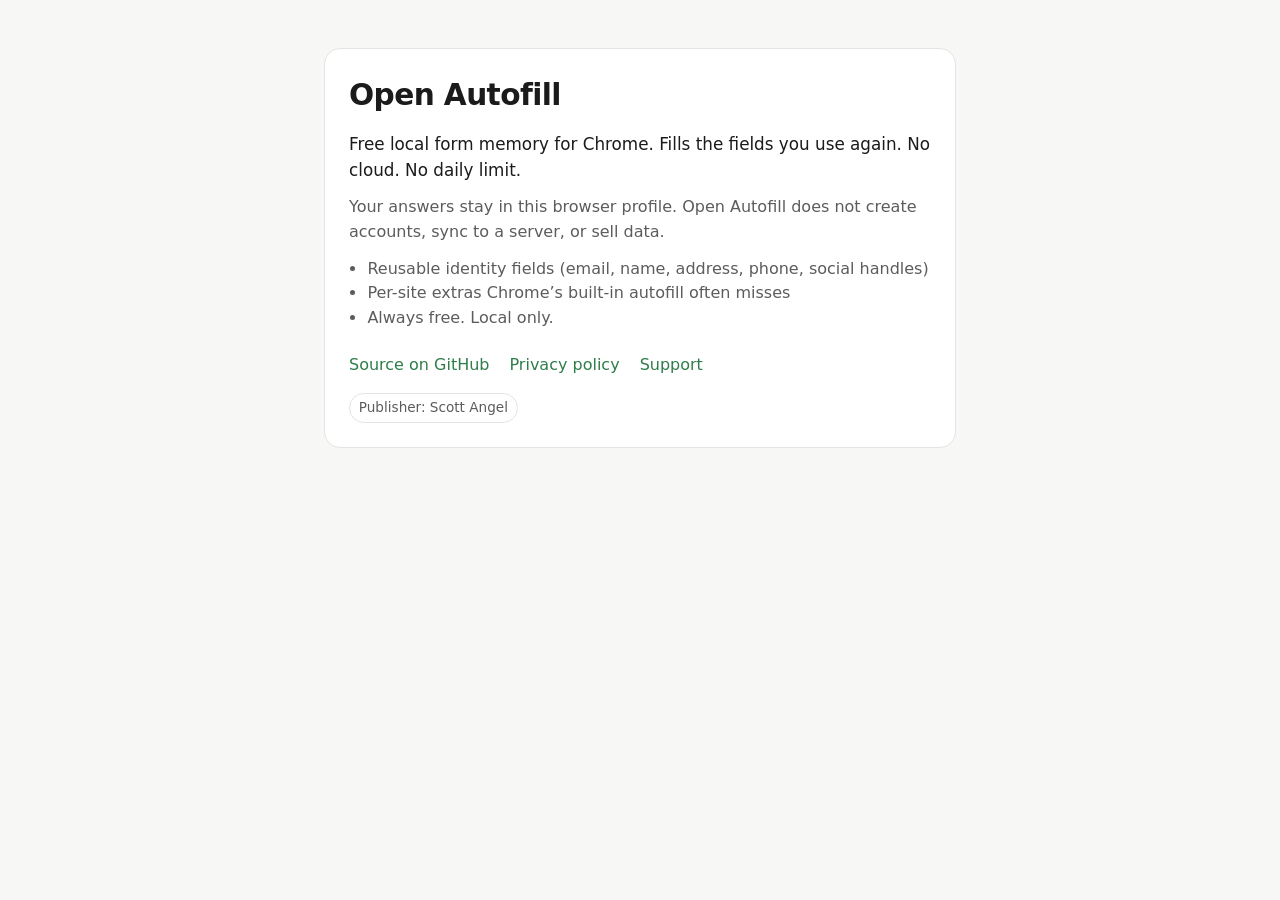
==== docs/index.html @ 30f7626a "docs: publish GitHub Pages site for CWS Enable a /docs site with homepage, privacy policy, and Googl" ====
<!DOCTYPE html>
<html lang="en">
  <head>
    <meta charset="utf-8" />
    <meta name="viewport" content="width=device-width, initial-scale=1" />
    <title>Open Autofill</title>
    <meta
      name="description"
      content="Free local form memory for Chrome. Fills the fields you use again. No cloud. No daily limit."
    />
    <style>
      :root {
        color-scheme: light dark;
        --fg: #1b1b1b;
        --muted: #5c5c5c;
        --bg: #f7f7f5;
        --card: #ffffff;
        --accent: #2f7d4a;
        --border: #e4e4e0;
      }
      @media (prefers-color-scheme: dark) {
        :root {
          --fg: #f3f3f0;
          --muted: #b0b0a8;
          --bg: #121412;
          --card: #1a1d1a;
          --accent: #6dce8a;
          --border: #2a2e2a;
        }
      }
      * { box-sizing: border-box; }
      body {
        margin: 0;
        font: 16px/1.55 system-ui, -apple-system, Segoe UI, sans-serif;
        color: var(--fg);
        background: var(--bg);
      }
      main {
        max-width: 42rem;
        margin: 0 auto;
        padding: 3rem 1.25rem 4rem;
      }
      .card {
        background: var(--card);
        border: 1px solid var(--border);
        border-radius: 16px;
        padding: 1.5rem;
      }
      h1 {
        margin: 0 0 0.4rem;
        font-size: 1.85rem;
        letter-spacing: -0.02em;
      }
      p { margin: 0.75rem 0; color: var(--muted); }
      .lead { color: var(--fg); font-size: 1.05rem; }
      ul {
        margin: 0.75rem 0 0;
        padding-left: 1.15rem;
        color: var(--muted);
      }
      a {
        color: var(--accent);
        text-decoration: none;
      }
      a:hover { text-decoration: underline; }
      .links {
        display: flex;
        flex-wrap: wrap;
        gap: 0.85rem 1.25rem;
        margin-top: 1.35rem;
      }
      .pill {
        display: inline-block;
        margin-top: 1rem;
        padding: 0.2rem 0.55rem;
        border-radius: 999px;
        border: 1px solid var(--border);
        color: var(--muted);
        font-size: 0.85rem;
      }
    </style>
  </head>
  <body>
    <main>
      <div class="card">
        <h1>Open Autofill</h1>
        <p class="lead">
          Free local form memory for Chrome. Fills the fields you use again. No cloud. No daily limit.
        </p>
        <p>
          Your answers stay in this browser profile. Open Autofill does not create accounts, sync to a server,
          or sell data.
        </p>
        <ul>
          <li>Reusable identity fields (email, name, address, phone, social handles)</li>
          <li>Per-site extras Chrome’s built-in autofill often misses</li>
          <li>Always free. Local only.</li>
        </ul>
        <div class="links">
          <a href="https://github.com/jcarcinogen/Open-Autofill">Source on GitHub</a>
          <a href="privacy.html">Privacy policy</a>
          <a href="mailto:scottdangel+openautofill@gmail.com">Support</a>
        </div>
        <div class="pill">Publisher: Scott Angel</div>
      </div>
    </main>
  </body>
</html>
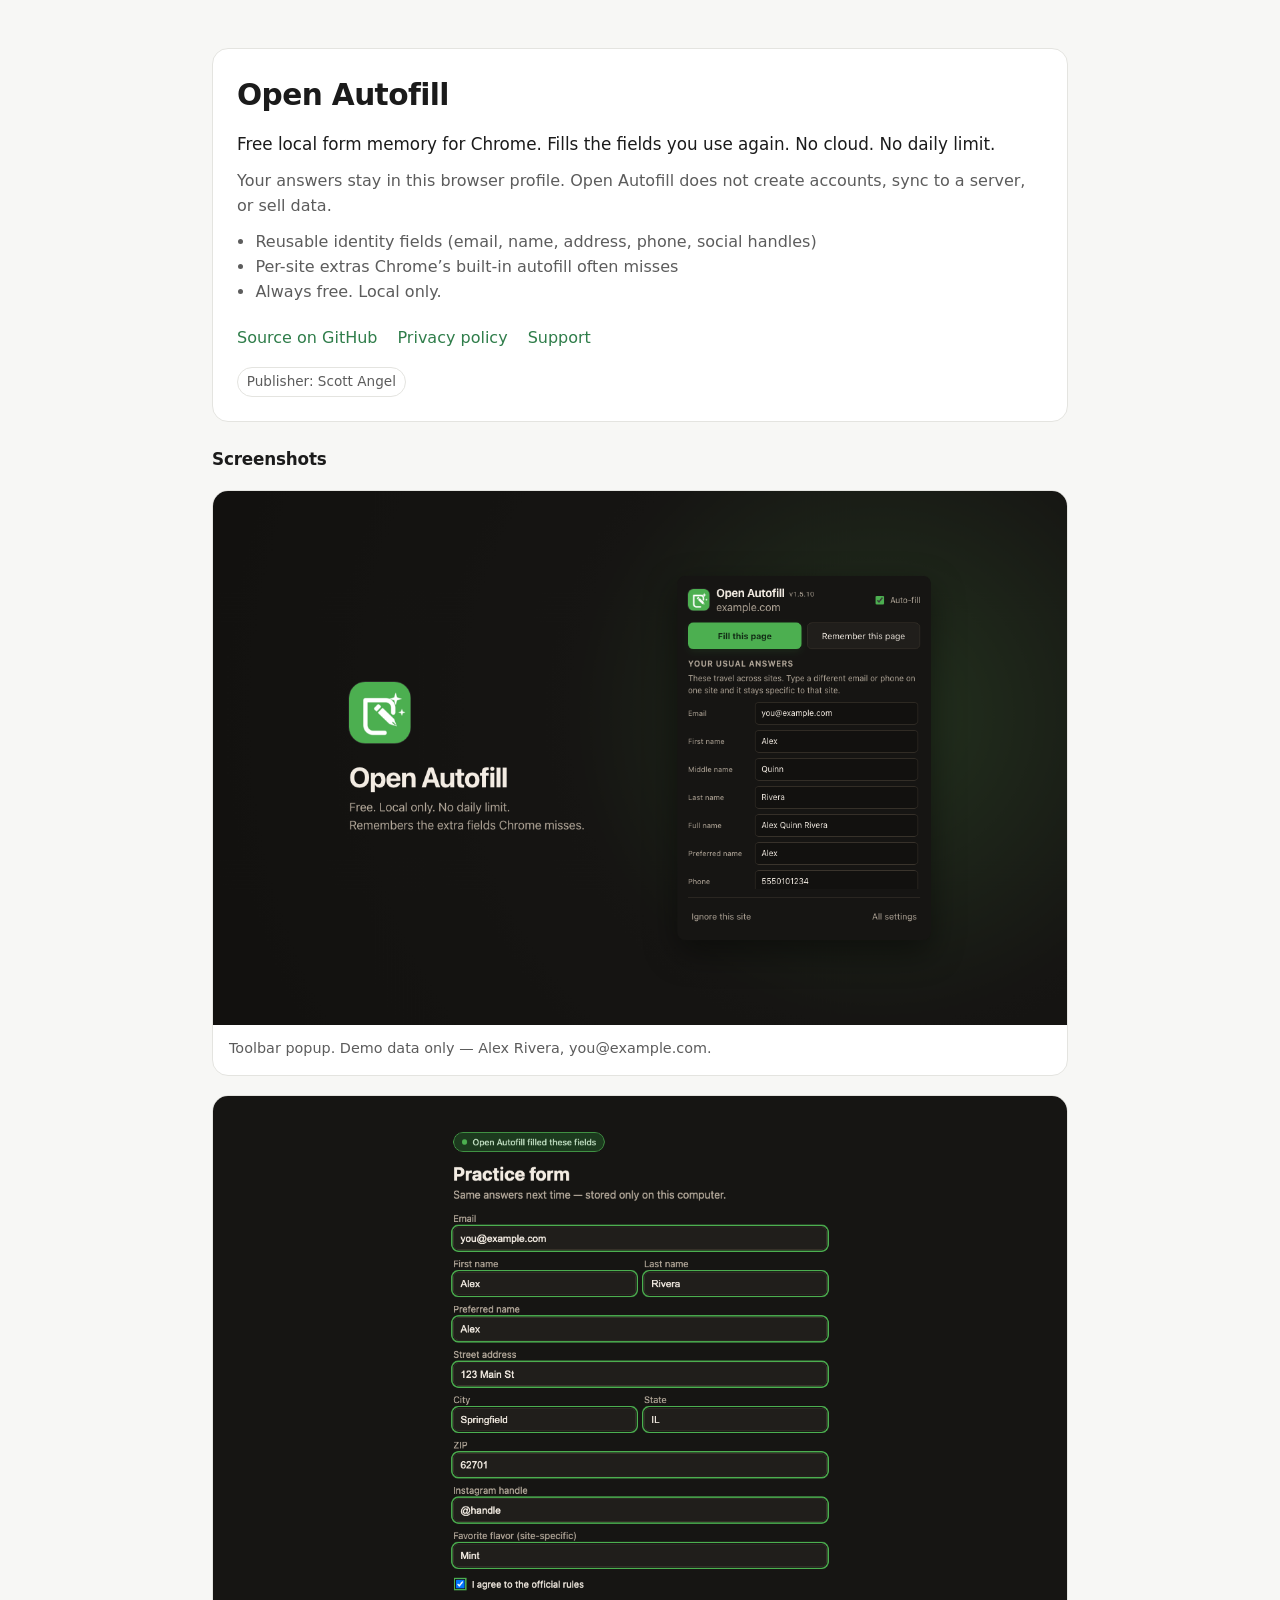
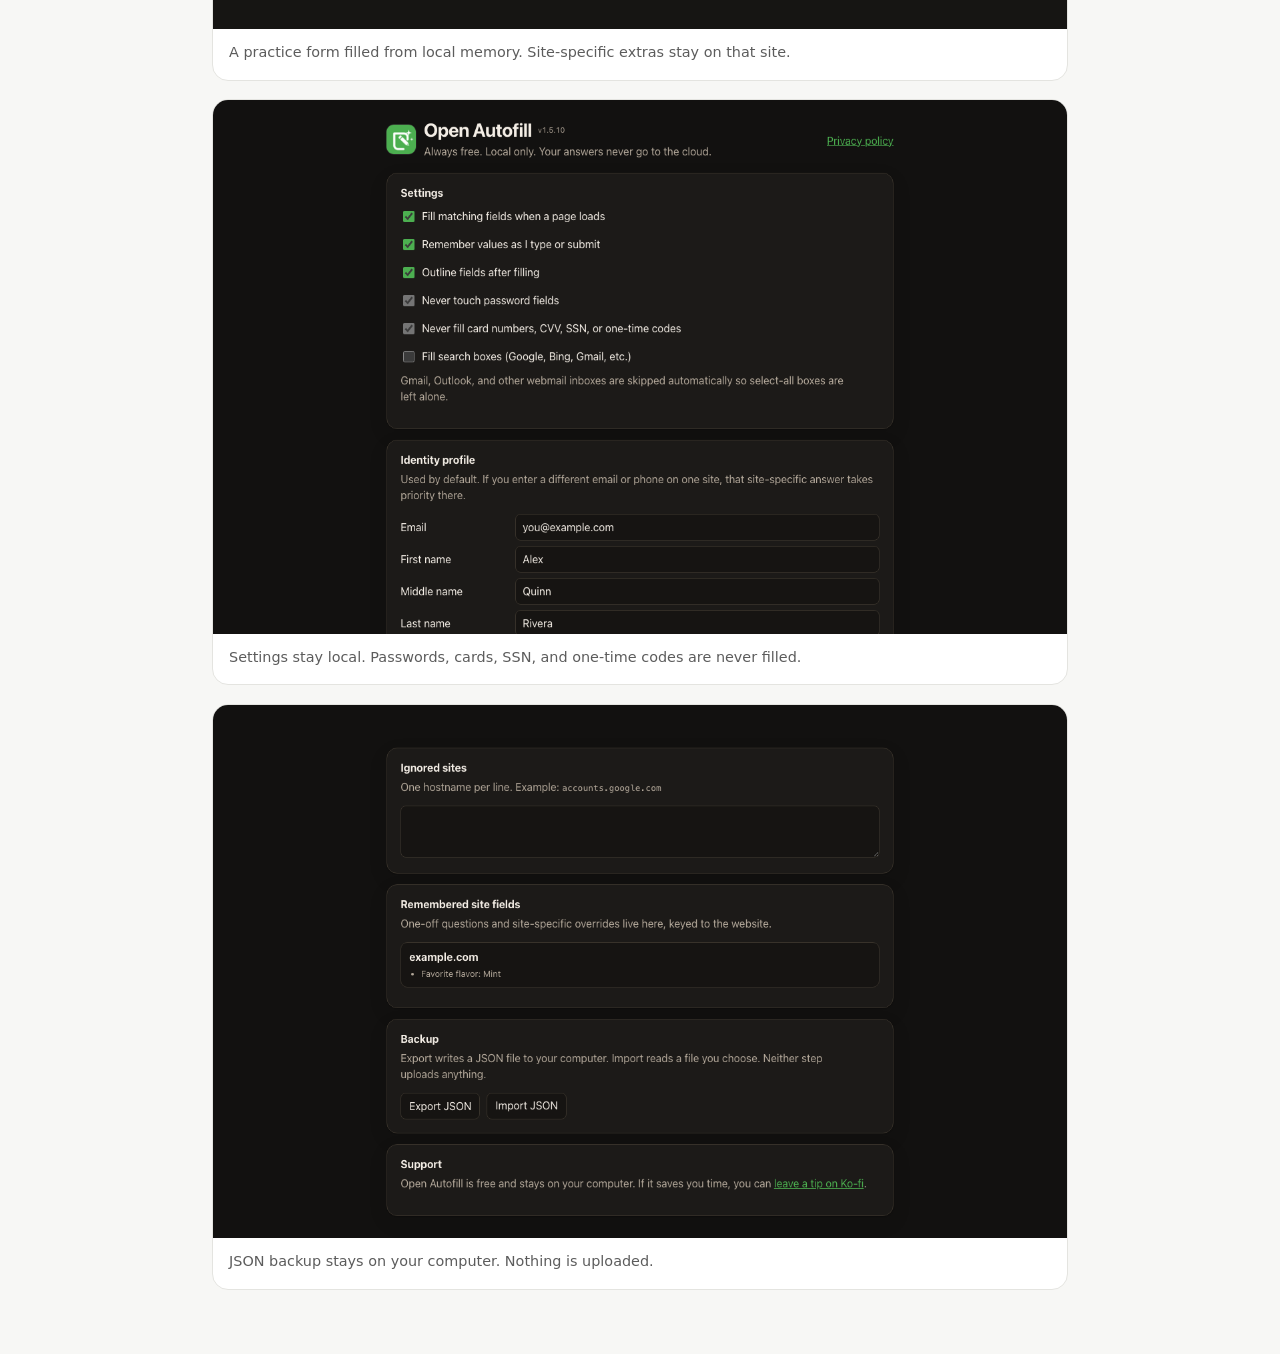
==== commit 7a9a71a6: "docs: add product screenshots to GitHub Pages Show the v1.5.10 popup, filled form, settings, and bac" ====
--- a/docs/index.html
+++ b/docs/index.html
@@ -36,7 +36,7 @@
         background: var(--bg);
       }
       main {
-        max-width: 42rem;
+        max-width: 56rem;
         margin: 0 auto;
         padding: 3rem 1.25rem 4rem;
       }
@@ -78,6 +78,33 @@
         color: var(--muted);
         font-size: 0.85rem;
       }
+      .gallery {
+        margin-top: 1.5rem;
+        display: grid;
+        gap: 1.15rem;
+      }
+      .gallery h2 {
+        margin: 0;
+        font-size: 1.05rem;
+        letter-spacing: -0.01em;
+      }
+      figure {
+        margin: 0;
+        background: var(--card);
+        border: 1px solid var(--border);
+        border-radius: 16px;
+        overflow: hidden;
+      }
+      figure img {
+        display: block;
+        width: 100%;
+        height: auto;
+      }
+      figcaption {
+        padding: 0.75rem 1rem 1rem;
+        color: var(--muted);
+        font-size: 0.9rem;
+      }
     </style>
   </head>
   <body>
@@ -103,6 +130,45 @@
         </div>
         <div class="pill">Publisher: Scott Angel</div>
       </div>
+      <section class="gallery" aria-label="Product screenshots">
+        <h2>Screenshots</h2>
+        <figure>
+          <img
+            src="screenshots/01-popup-1280x800.png"
+            alt="Open Autofill popup with demo identity for Alex Rivera on example.com"
+            width="1280"
+            height="800"
+          />
+          <figcaption>Toolbar popup. Demo data only — Alex Rivera, you@example.com.</figcaption>
+        </figure>
+        <figure>
+          <img
+            src="screenshots/01-filled-form-1280x800.png"
+            alt="Practice form filled by Open Autofill with green outlines and demo values"
+            width="1280"
+            height="800"
+          />
+          <figcaption>A practice form filled from local memory. Site-specific extras stay on that site.</figcaption>
+        </figure>
+        <figure>
+          <img
+            src="screenshots/02-options-settings-1280x800.png"
+            alt="Open Autofill settings with password and payment fields locked off"
+            width="1280"
+            height="800"
+          />
+          <figcaption>Settings stay local. Passwords, cards, SSN, and one-time codes are never filled.</figcaption>
+        </figure>
+        <figure>
+          <img
+            src="screenshots/03-backup-support-1280x800.png"
+            alt="Backup export and import on the Open Autofill options page"
+            width="1280"
+            height="800"
+          />
+          <figcaption>JSON backup stays on your computer. Nothing is uploaded.</figcaption>
+        </figure>
+      </section>
     </main>
   </body>
 </html>
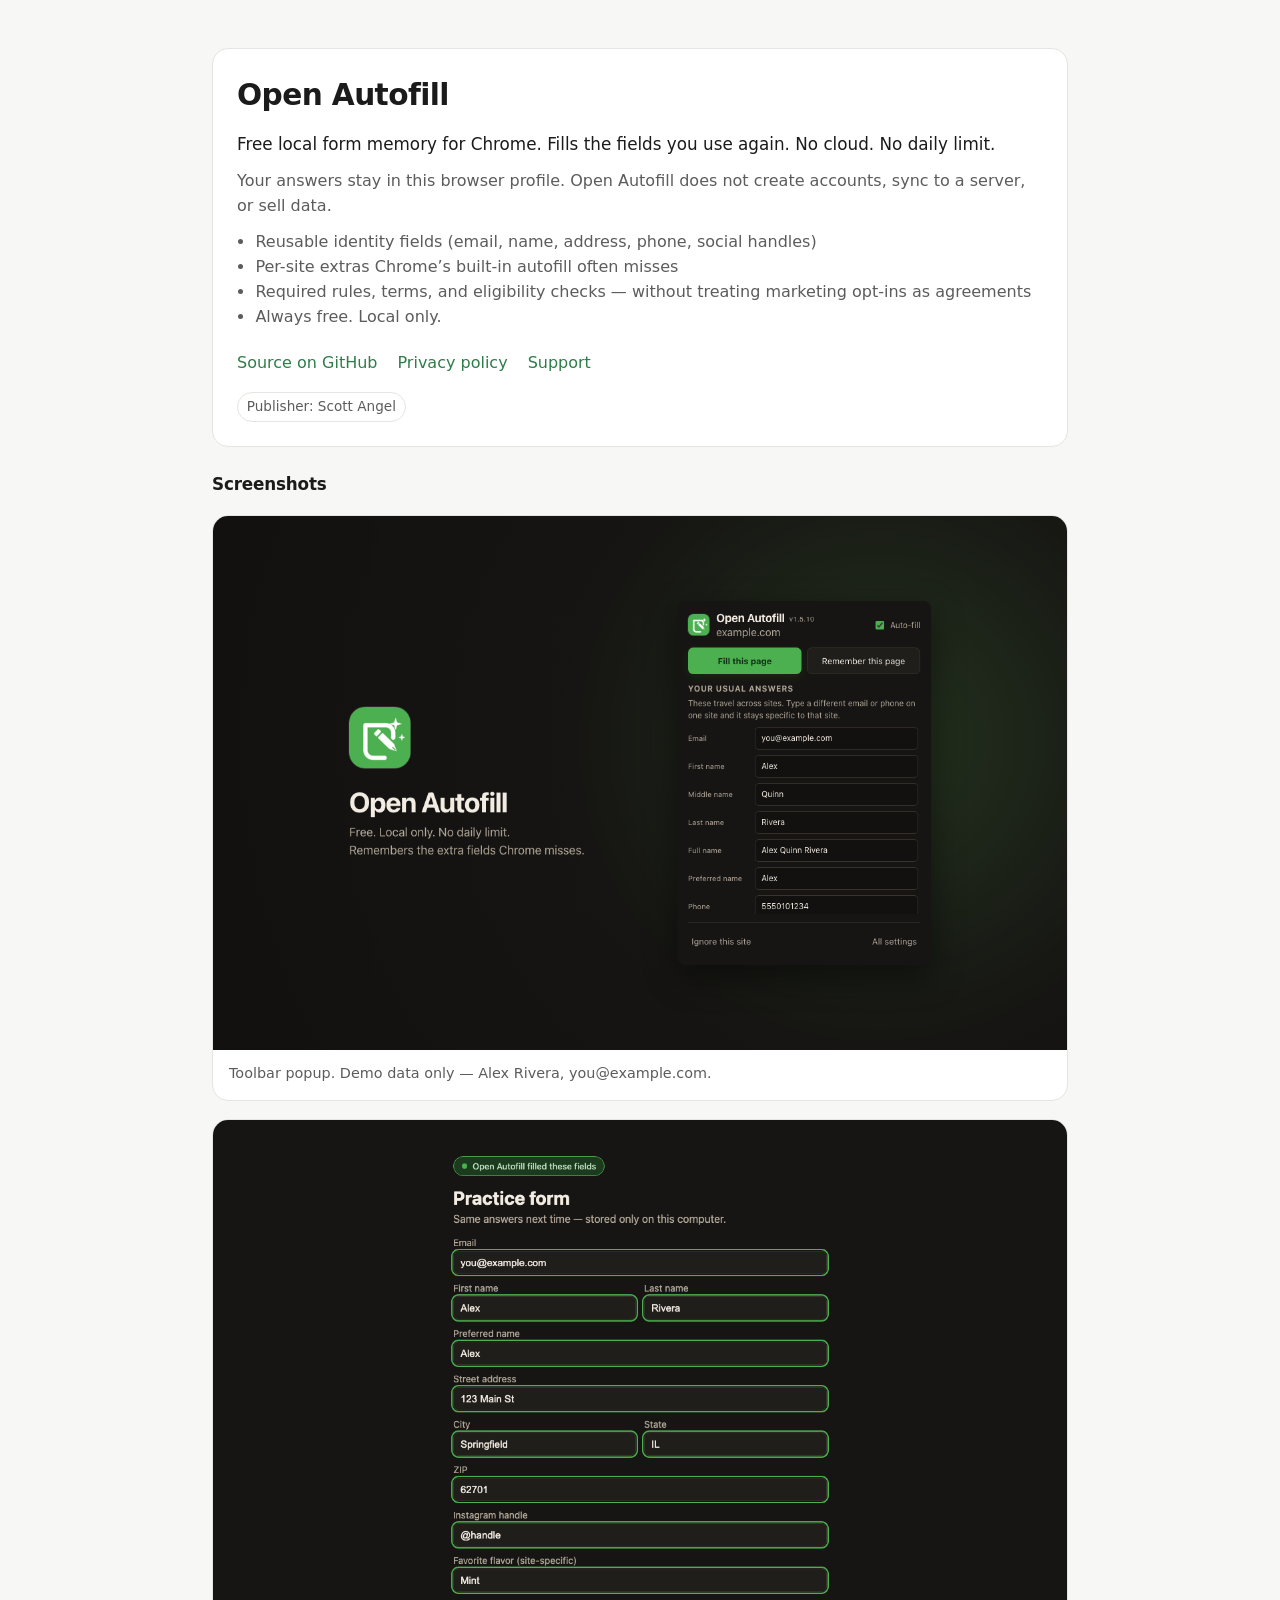
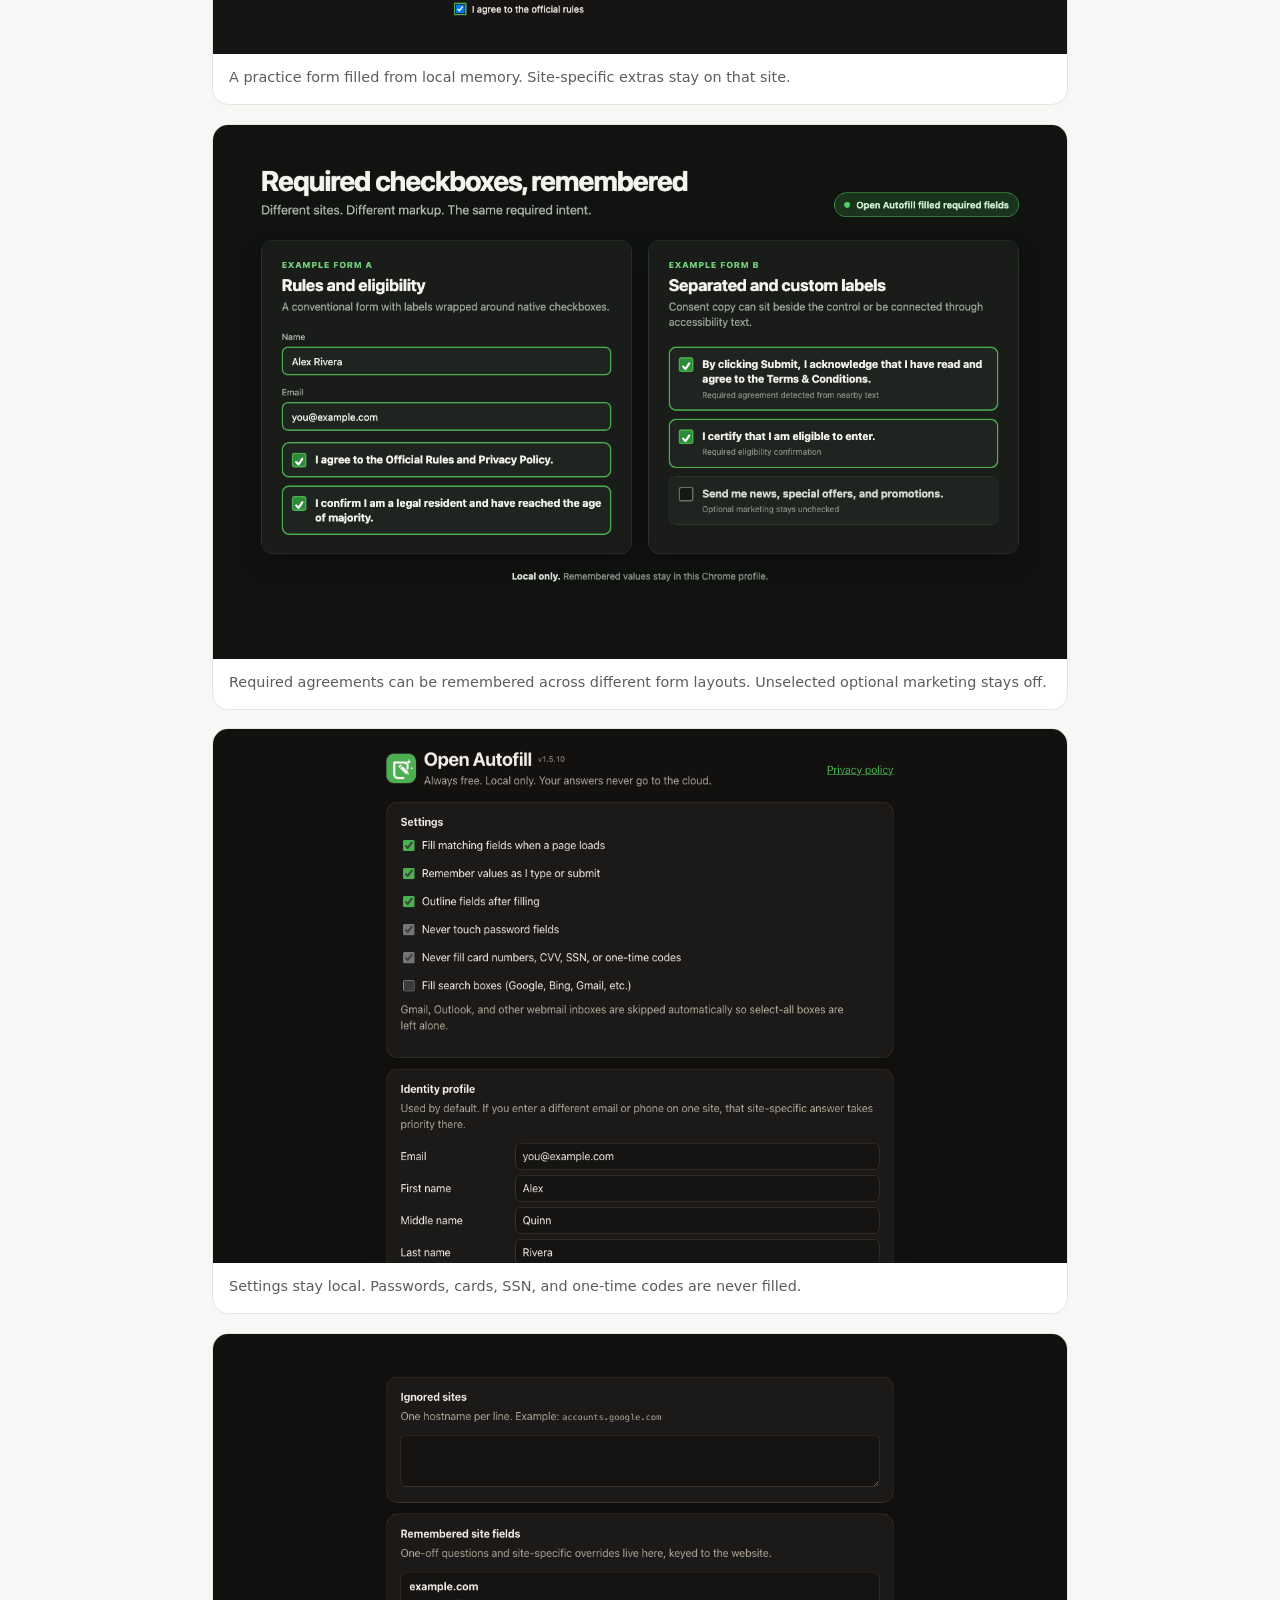
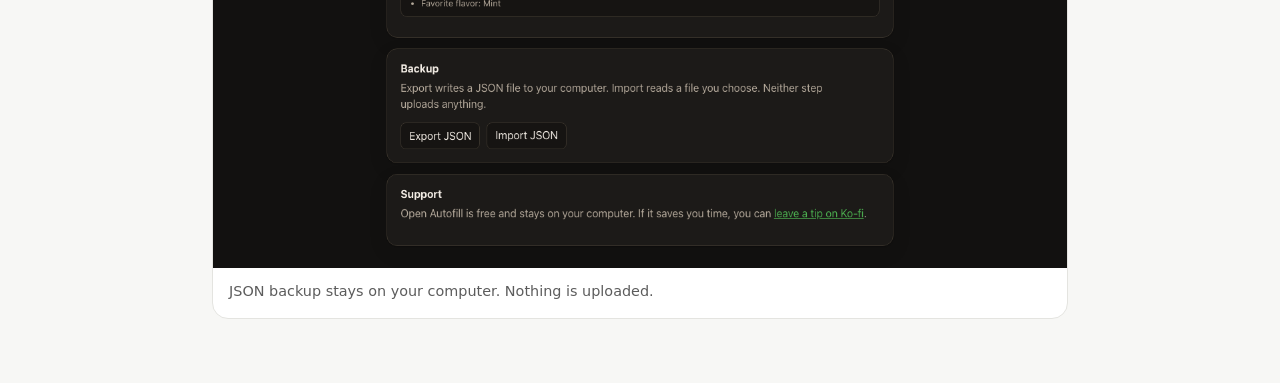
==== commit 4d9a8ca1: "fix: fill required rules and eligibility checkboxes Required legal and eligibility checkboxes now le" ====
--- a/docs/index.html
+++ b/docs/index.html
@@ -121,6 +121,7 @@
         <ul>
           <li>Reusable identity fields (email, name, address, phone, social handles)</li>
           <li>Per-site extras Chrome’s built-in autofill often misses</li>
+          <li>Required rules, terms, and eligibility checks — without treating marketing opt-ins as agreements</li>
           <li>Always free. Local only.</li>
         </ul>
         <div class="links">
@@ -152,6 +153,15 @@
         </figure>
         <figure>
           <img
+            src="screenshots/04-required-checkboxes-1280x800.png"
+            alt="Required rules and eligibility checkboxes filled while an unselected optional marketing checkbox stays empty"
+            width="1280"
+            height="800"
+          />
+          <figcaption>Required agreements can be remembered across different form layouts. Unselected optional marketing stays off.</figcaption>
+        </figure>
+        <figure>
+          <img
             src="screenshots/02-options-settings-1280x800.png"
             alt="Open Autofill settings with password and payment fields locked off"
             width="1280"
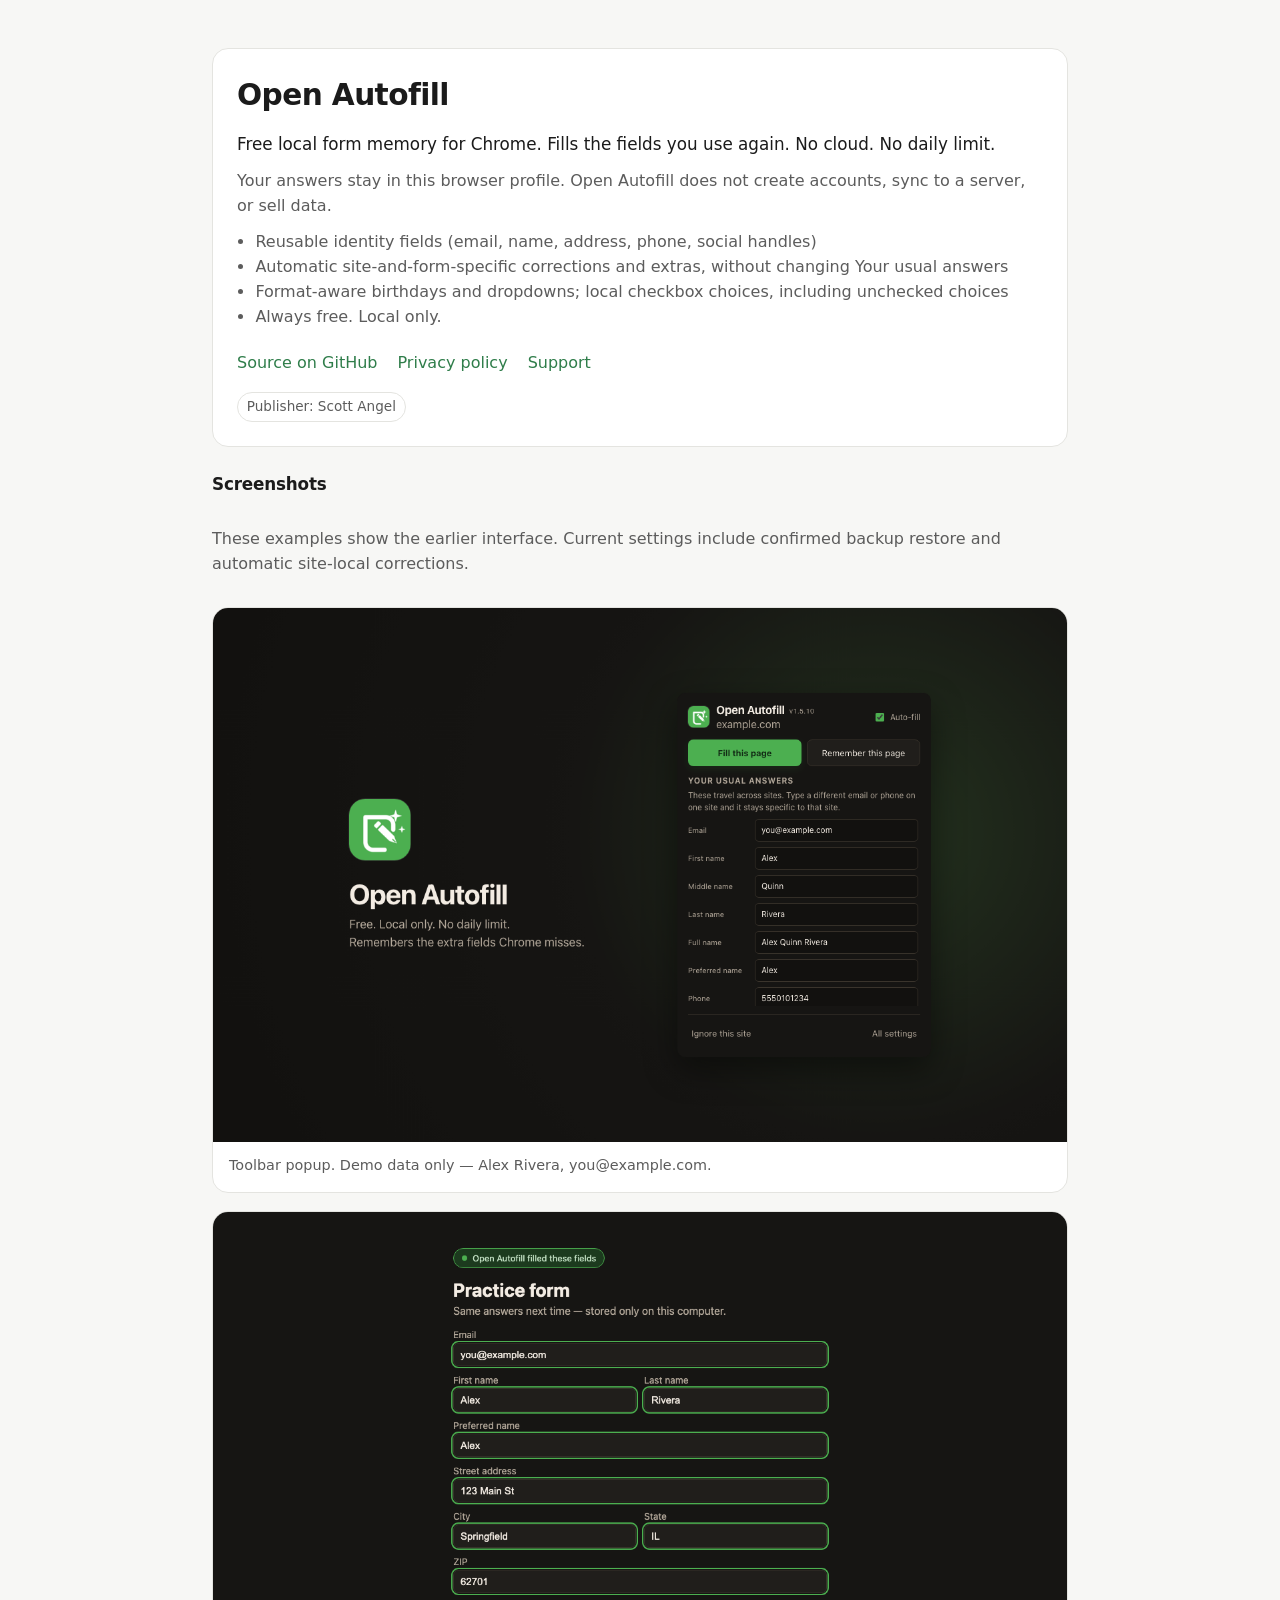
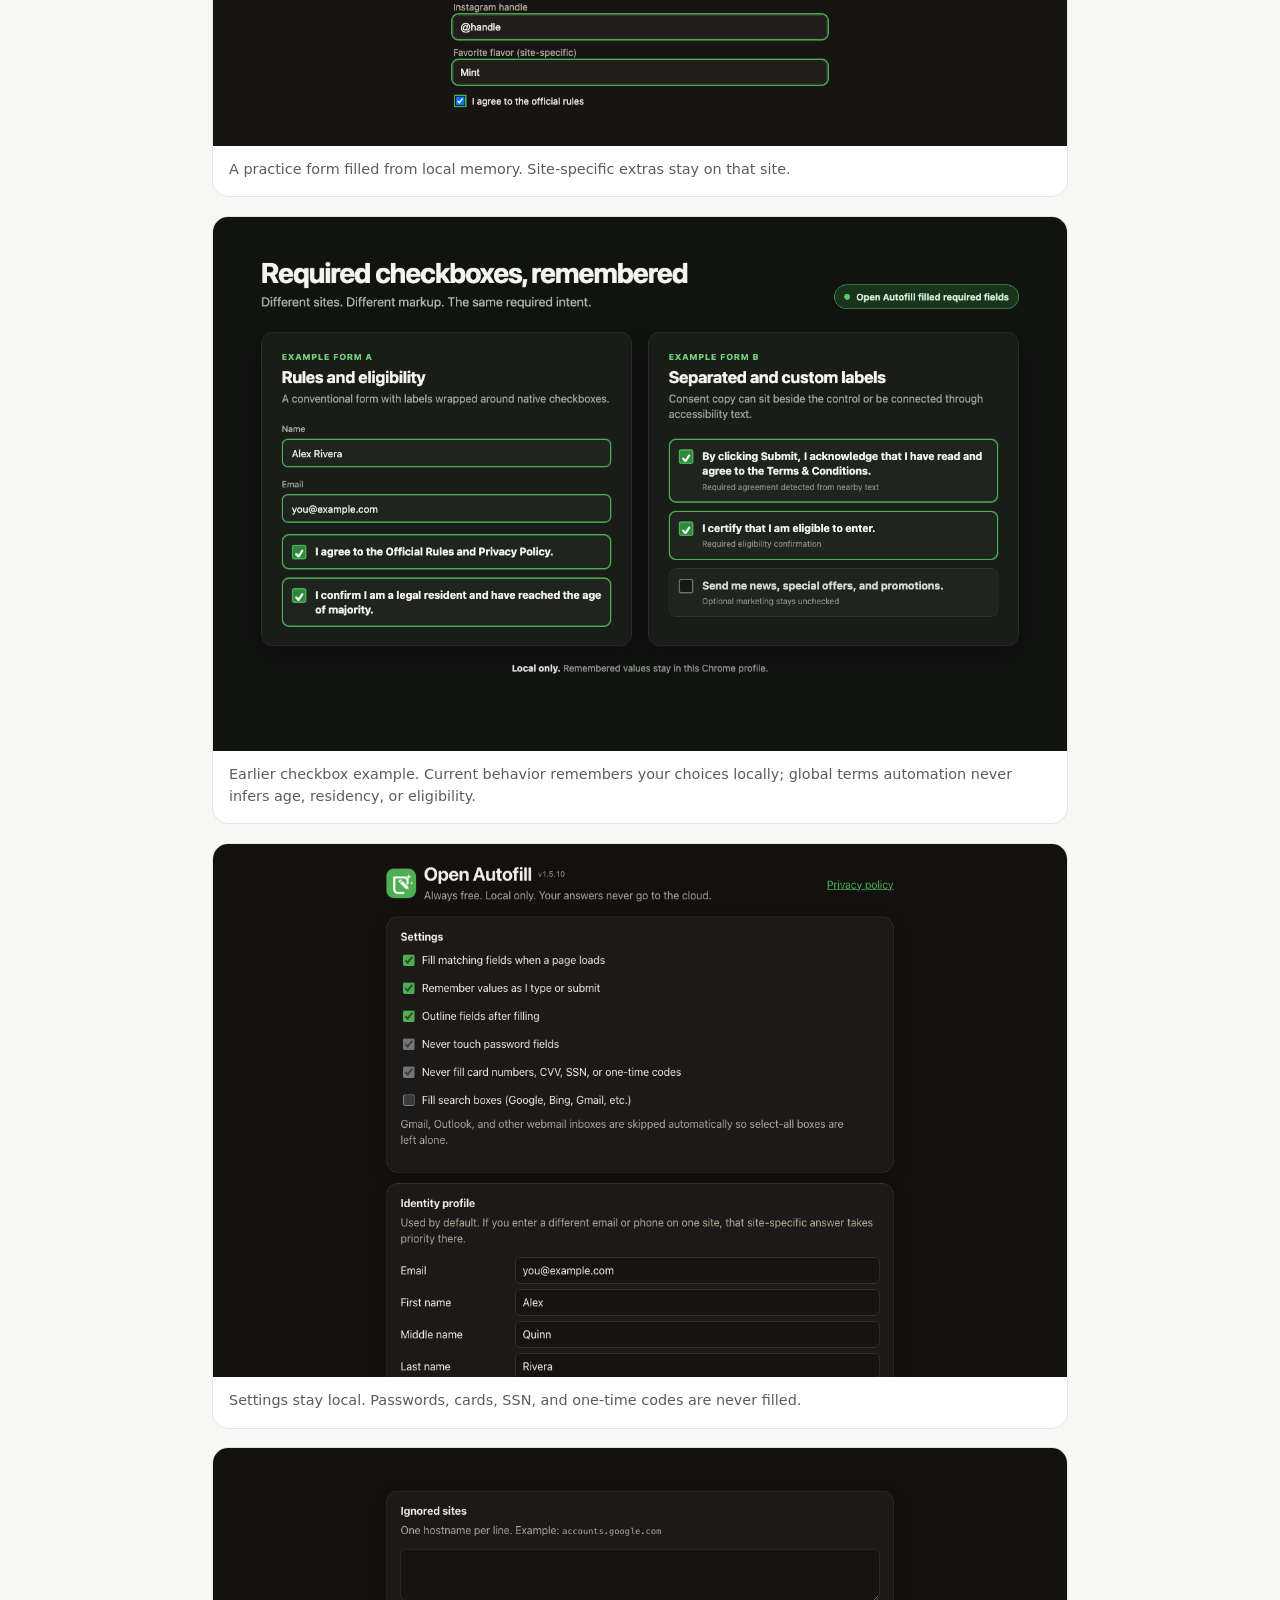
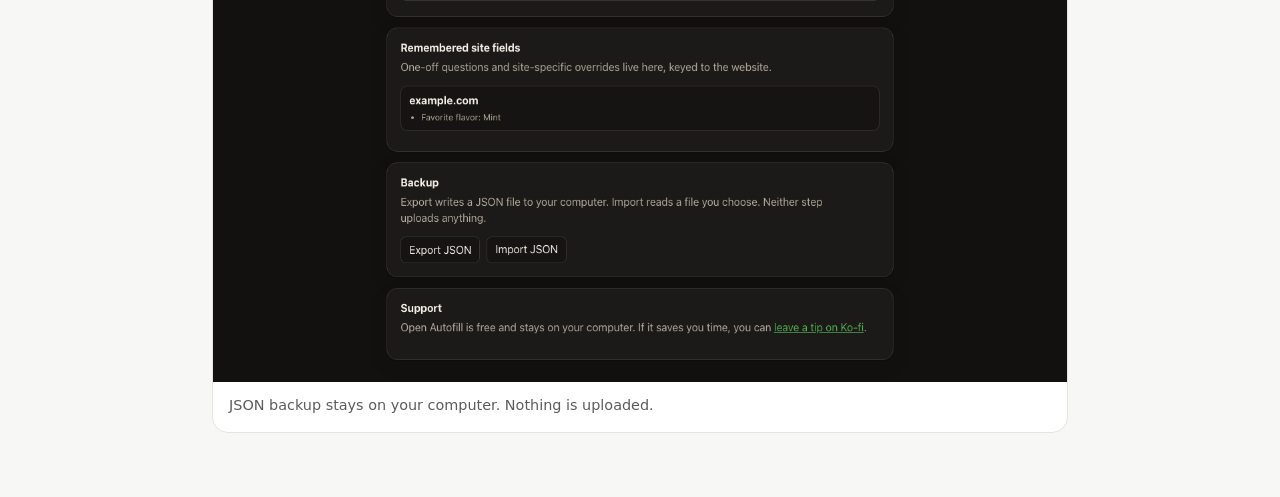
==== commit 19f52a5e: "feat: keep usual answers settings-only and remember local form corrections Fill new and repeat pages" ====
--- a/docs/index.html
+++ b/docs/index.html
@@ -120,19 +120,20 @@
         </p>
         <ul>
           <li>Reusable identity fields (email, name, address, phone, social handles)</li>
-          <li>Per-site extras Chrome’s built-in autofill often misses</li>
-          <li>Required rules, terms, and eligibility checks — without treating marketing opt-ins as agreements</li>
+          <li>Automatic site-and-form-specific corrections and extras, without changing Your usual answers</li>
+          <li>Format-aware birthdays and dropdowns; local checkbox choices, including unchecked choices</li>
           <li>Always free. Local only.</li>
         </ul>
         <div class="links">
           <a href="https://github.com/jcarcinogen/Open-Autofill">Source on GitHub</a>
           <a href="privacy.html">Privacy policy</a>
-          <a href="mailto:scottdangel+openautofill@gmail.com">Support</a>
+          <a href="https://github.com/jcarcinogen/Open-Autofill/issues">Support</a>
         </div>
         <div class="pill">Publisher: Scott Angel</div>
       </div>
       <section class="gallery" aria-label="Product screenshots">
         <h2>Screenshots</h2>
+        <p>These examples show the earlier interface. Current settings include confirmed backup restore and automatic site-local corrections.</p>
         <figure>
           <img
             src="screenshots/01-popup-1280x800.png"
@@ -158,7 +159,7 @@
             width="1280"
             height="800"
           />
-          <figcaption>Required agreements can be remembered across different form layouts. Unselected optional marketing stays off.</figcaption>
+          <figcaption>Earlier checkbox example. Current behavior remembers your choices locally; global terms automation never infers age, residency, or eligibility.</figcaption>
         </figure>
         <figure>
           <img
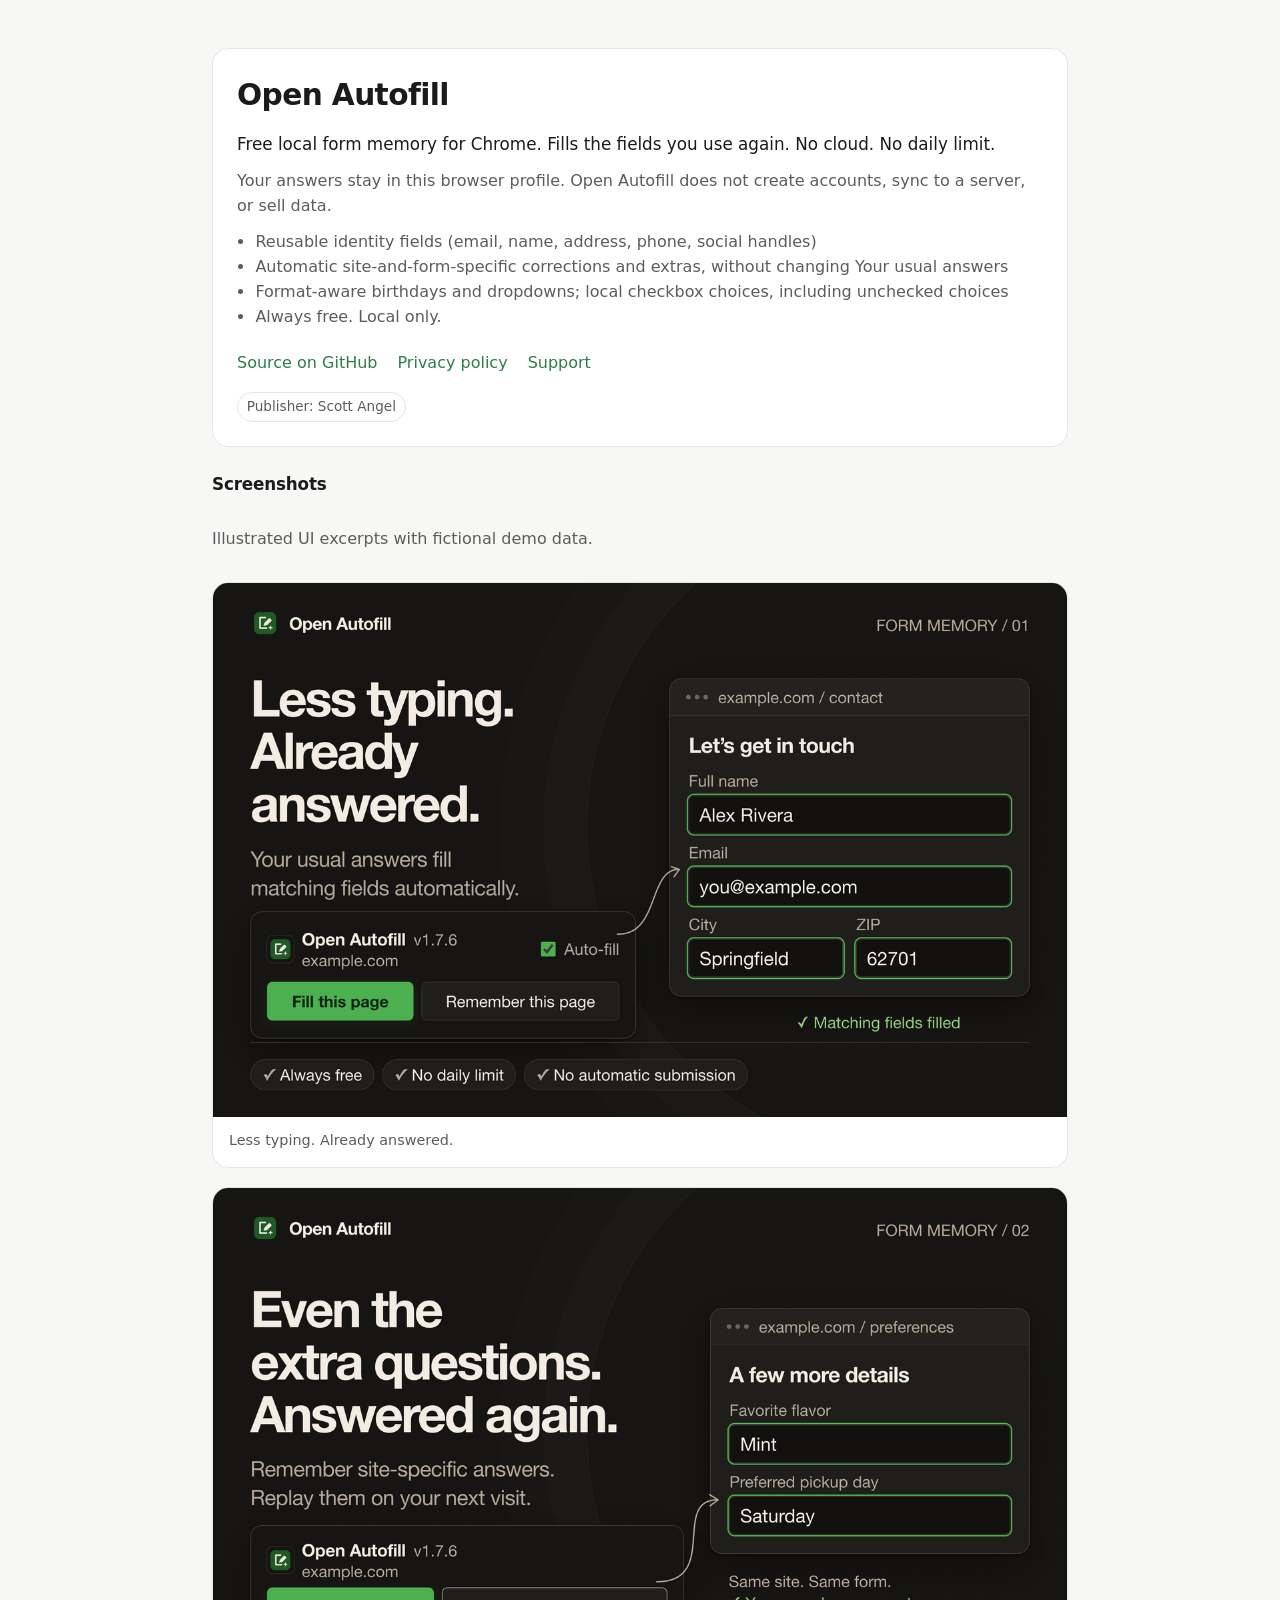
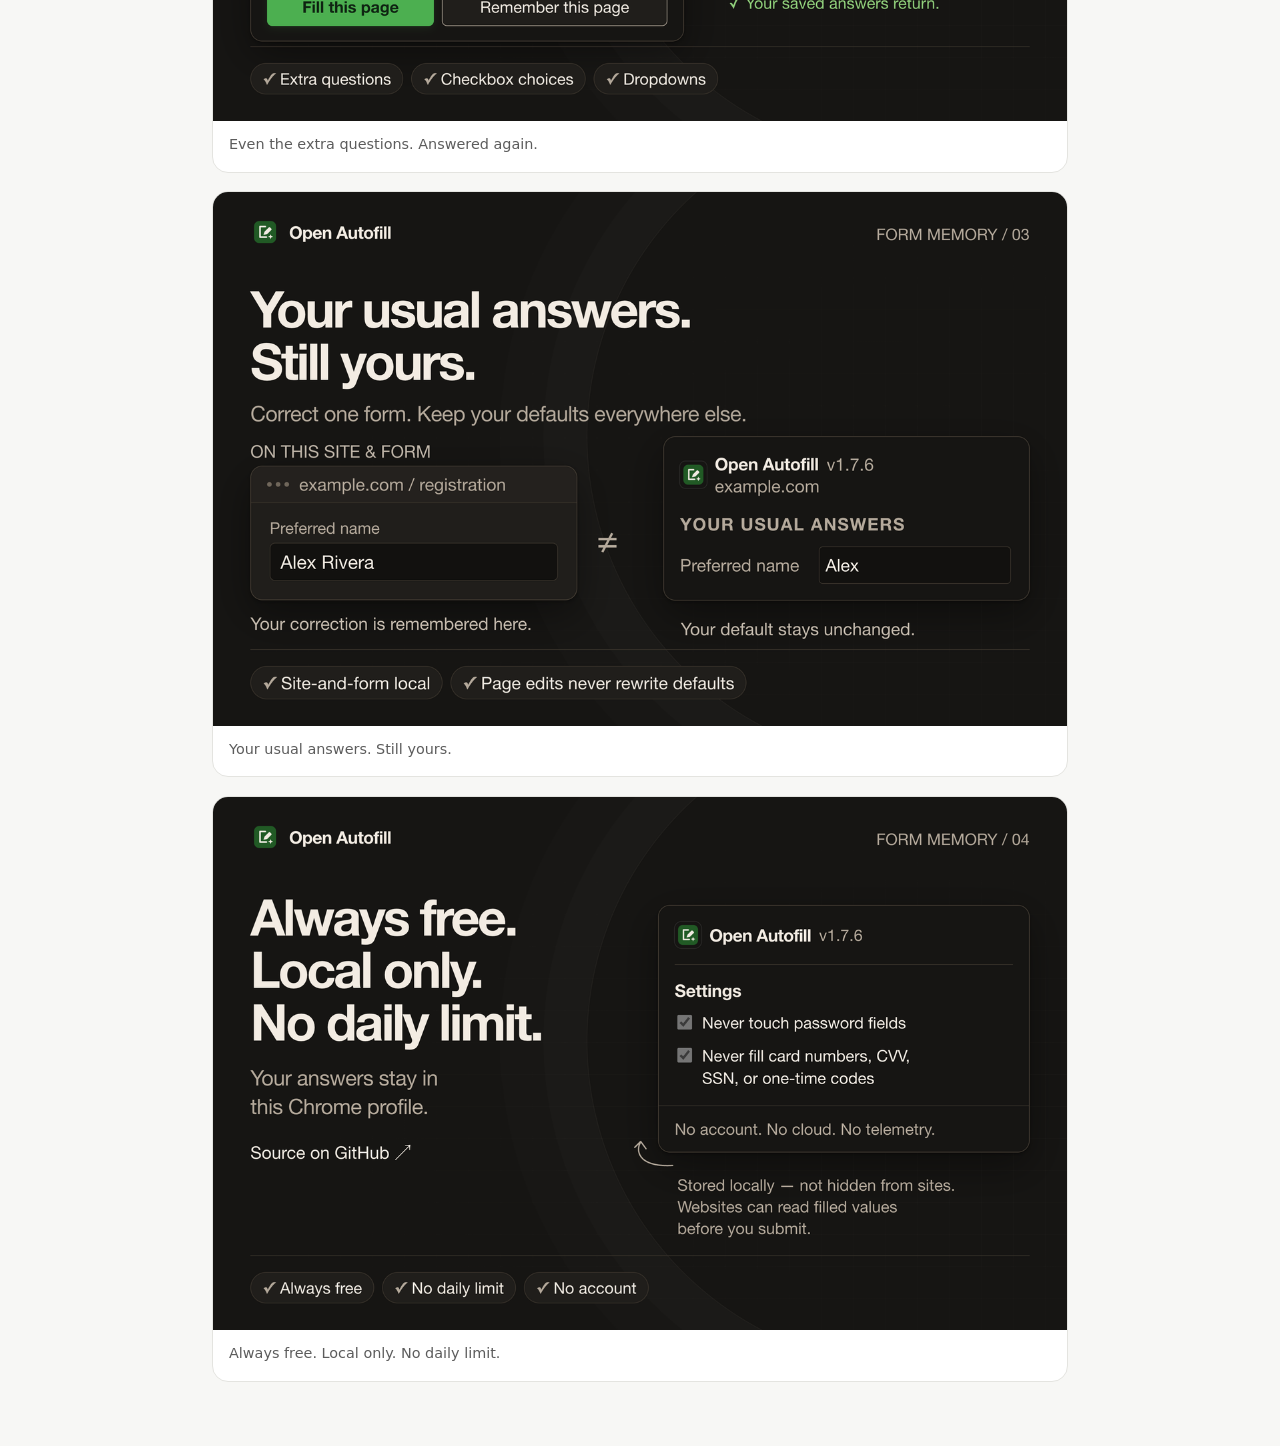
==== commit 93029bd1: "[verified] feat: refresh icon and store artwork for v1.7.7" ====
--- a/docs/index.html
+++ b/docs/index.html
@@ -133,51 +133,22 @@
       </div>
       <section class="gallery" aria-label="Product screenshots">
         <h2>Screenshots</h2>
-        <p>These examples show the earlier interface. Current settings include confirmed backup restore and automatic site-local corrections.</p>
+        <p>Illustrated UI excerpts with fictional demo data.</p>
         <figure>
-          <img
-            src="screenshots/01-popup-1280x800.png"
-            alt="Open Autofill popup with demo identity for Alex Rivera on example.com"
-            width="1280"
-            height="800"
-          />
-          <figcaption>Toolbar popup. Demo data only — Alex Rivera, you@example.com.</figcaption>
+          <img src="screenshots/01-already-answered-1280x800.png" alt="Less typing. Already answered." width="1280" height="800" />
+          <figcaption>Less typing. Already answered.</figcaption>
         </figure>
         <figure>
-          <img
-            src="screenshots/01-filled-form-1280x800.png"
-            alt="Practice form filled by Open Autofill with green outlines and demo values"
-            width="1280"
-            height="800"
-          />
-          <figcaption>A practice form filled from local memory. Site-specific extras stay on that site.</figcaption>
+          <img src="screenshots/02-extra-questions-1280x800.png" alt="Even the extra questions. Answered again." width="1280" height="800" />
+          <figcaption>Even the extra questions. Answered again.</figcaption>
         </figure>
         <figure>
-          <img
-            src="screenshots/04-required-checkboxes-1280x800.png"
-            alt="Required rules and eligibility checkboxes filled while an unselected optional marketing checkbox stays empty"
-            width="1280"
-            height="800"
-          />
-          <figcaption>Earlier checkbox example. Current behavior remembers your choices locally; global terms automation never infers age, residency, or eligibility.</figcaption>
+          <img src="screenshots/03-defaults-stay-yours-1280x800.png" alt="Your usual answers. Still yours." width="1280" height="800" />
+          <figcaption>Your usual answers. Still yours.</figcaption>
         </figure>
         <figure>
-          <img
-            src="screenshots/02-options-settings-1280x800.png"
-            alt="Open Autofill settings with password and payment fields locked off"
-            width="1280"
-            height="800"
-          />
-          <figcaption>Settings stay local. Passwords, cards, SSN, and one-time codes are never filled.</figcaption>
-        </figure>
-        <figure>
-          <img
-            src="screenshots/03-backup-support-1280x800.png"
-            alt="Backup export and import on the Open Autofill options page"
-            width="1280"
-            height="800"
-          />
-          <figcaption>JSON backup stays on your computer. Nothing is uploaded.</figcaption>
+          <img src="screenshots/04-free-and-local-1280x800.png" alt="Always free. Local only. No daily limit." width="1280" height="800" />
+          <figcaption>Always free. Local only. No daily limit.</figcaption>
         </figure>
       </section>
     </main>
